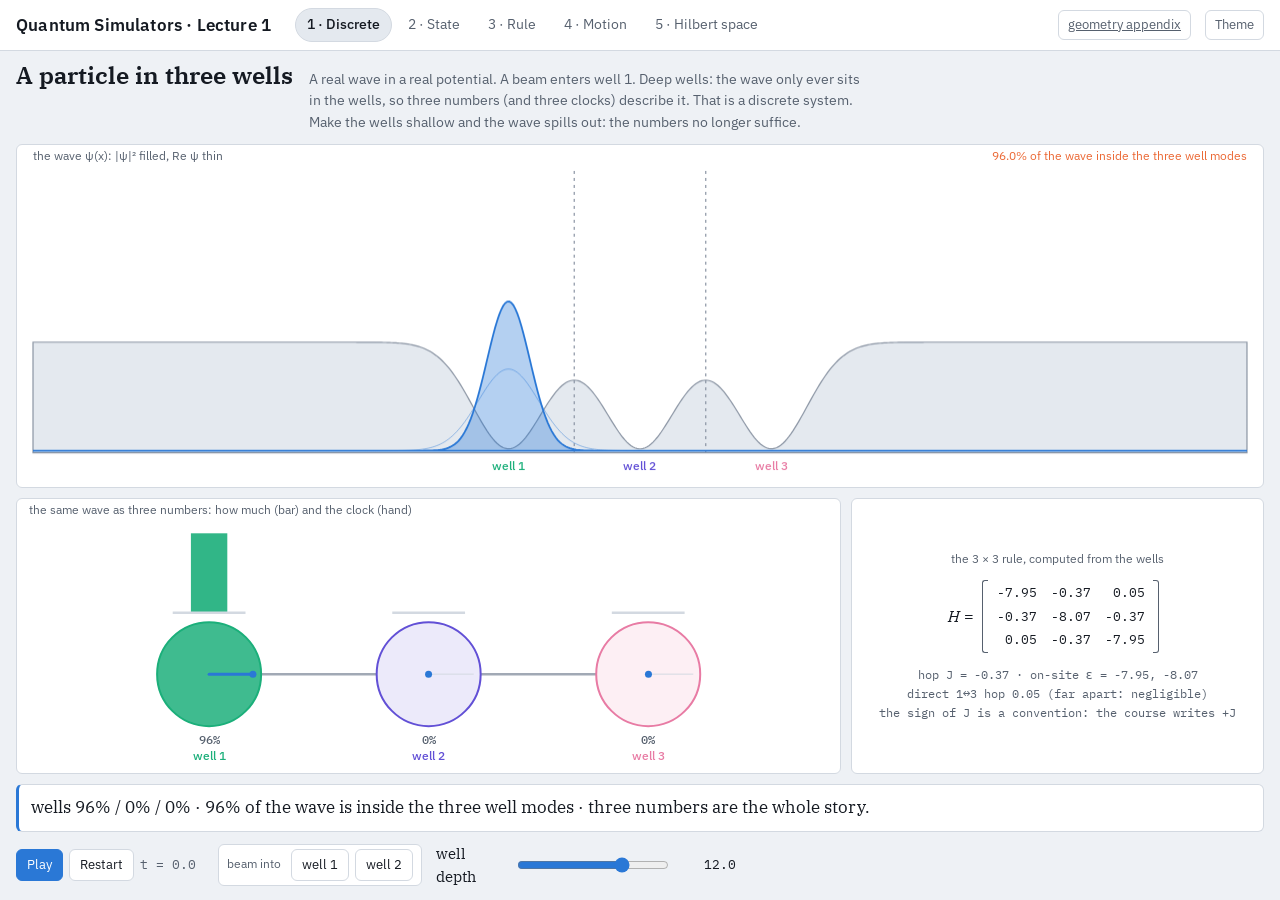
==== app/index.html @ a193bfe8 "Lecture 1 as one instrument in five acts A particle in three wells, shown as the real wave on a grid" ====
<!doctype html>
<html lang="en">
<head>
<meta charset="utf-8">
<meta name="viewport" content="width=device-width, initial-scale=1, viewport-fit=cover">
<title>Quantum Simulators Lecture 1</title>
<meta name="description" content="Lecture 1 of the Quantum Simulators course as one instrument: a particle in three wells becomes three numbers, a state, a rule, motion, eigenstates and Hilbert space.">
<link rel="preconnect" href="https://fonts.googleapis.com">
<link rel="preconnect" href="https://fonts.gstatic.com" crossorigin>
<link rel="stylesheet" href="https://fonts.googleapis.com/css2?family=IBM+Plex+Sans:wght@400;500;600&family=IBM+Plex+Serif:ital,wght@0,400;0,600;1,400;1,600&family=IBM+Plex+Mono:wght@400;500&display=swap">
<link rel="stylesheet" href="css/style.css">
</head>
<body>
<div class="app lect">
  <header class="top">
    <h1>Quantum Simulators · Lecture 1</h1>
    <nav class="acts" id="acts" aria-label="Acts"></nav>
    <span class="spacer"></span>
    <a class="theme-btn" href="chapters.html" title="The Hilbert-space geometry chapters">geometry appendix</a>
    <button class="theme-btn" id="theme-btn" type="button" title="Switch between light and dark">Theme</button>
  </header>
  <main class="lect-main">
    <div class="lect-head"><h2 id="heading"></h2><p id="lead"></p></div>
    <div class="stage-grid" id="stage" data-act="discrete">
      <div class="pane" id="pane-cont"><canvas></canvas></div>
      <div class="pane" id="pane-chain"><canvas></canvas></div>
      <div class="pane" id="pane-modes"><canvas></canvas></div>
      <div class="pane" id="pane-trace"><canvas></canvas></div>
      <div class="pane pane-matrix" id="pane-matrix"></div>
      <div class="pane pane-3d" id="pane-3d" hidden></div>
    </div>
    <div class="caption" id="caption"></div>
    <div class="controls-bar" id="controls"></div>
  </main>
</div>
<script type="module" src="js/lecture1/main.js"></script>
</body>
</html>
---- app/css/style.css ----
/* Layout: fixed header; chapter rail on the left; stage (3D or plots) beside a reading panel with controls; stacks on phones. */
:root {
  --bg: #eef1f5;
  --surface: #ffffff;
  --surface-2: #e4e9ef;
  --fg: #151a22;
  --fg-2: #56606e;
  --line: #d3d9e1;
  --grid: #e6eaef;
  --accent: #2a78d6;
  --psi: #2a78d6;
  --hpsi: #eb6834;
  --v1: #1baf7a;
  --v2: #6250d6;
  --v3: #e87ba4;
  --axis: #8a94a3;
  --pos: #e34948;
  --neg: #2a78d6;
  --neutral: #eceef1;
  --font-ui: 'IBM Plex Sans', system-ui, -apple-system, 'Segoe UI', sans-serif;
  --font-math: 'IBM Plex Serif', Georgia, 'Times New Roman', serif;
  --font-mono: 'IBM Plex Mono', ui-monospace, SFMono-Regular, Menlo, monospace;
  --radius: 6px;
}
@media (prefers-color-scheme: dark) {
  :root:not([data-theme="light"]) {
    --bg: #0e1218; --surface: #161b23; --surface-2: #212833; --fg: #e6eaf0; --fg-2: #9aa5b4; --line: #2b333f; --grid: #222a35;
    --accent: #3987e5; --psi: #3987e5; --hpsi: #e8702f; --v1: #22b985; --v2: #9085e9; --v3: #e46a9a; --axis: #76818f;
    --pos: #e66767; --neg: #3987e5; --neutral: #2a313c;
    color-scheme: dark;
  }
}
:root[data-theme="dark"] {
  --bg: #0e1218; --surface: #161b23; --surface-2: #212833; --fg: #e6eaf0; --fg-2: #9aa5b4; --line: #2b333f; --grid: #222a35;
  --accent: #3987e5; --psi: #3987e5; --hpsi: #e8702f; --v1: #22b985; --v2: #9085e9; --v3: #e46a9a; --axis: #76818f;
  --pos: #e66767; --neg: #3987e5; --neutral: #2a313c;
  color-scheme: dark;
}
* { box-sizing: border-box; }
[hidden] { display: none !important; }
html, body { height: 100%; }
body { margin: 0; background: var(--bg); color: var(--fg); font-family: var(--font-ui); font-size: 15px; line-height: 1.55; -webkit-text-size-adjust: 100%; }
button, input, output { font: inherit; color: inherit; }
a { color: var(--accent); }
:focus-visible { outline: 2px solid var(--accent); outline-offset: 2px; }

.app { display: grid; grid-template-rows: auto minmax(0, 1fr); grid-template-columns: minmax(0, 1fr); height: 100%; }
.top { display: flex; align-items: center; gap: 14px; padding-block: 8px; padding-left: max(16px, env(safe-area-inset-left, 0px)); padding-right: max(16px, env(safe-area-inset-right, 0px)); background: var(--surface); border-bottom: 1px solid var(--line); }
.top h1 { font: 600 17px/1.2 var(--font-ui); margin: 0; letter-spacing: 0.01em; }
.top .sub { color: var(--fg-2); font-size: 13px; }
.top .spacer { flex: 1; }
.layout { display: grid; grid-template-columns: 236px minmax(0, 1fr); min-height: 0; }
.rail { border-right: 1px solid var(--line); overflow: auto; padding: 12px 10px; background: var(--surface); }
.rail .eyebrow { font-size: 11px; letter-spacing: 0.08em; text-transform: uppercase; color: var(--fg-2); padding: 4px 10px 8px; }
.rail a.chap { display: grid; grid-template-columns: 1.6em 1fr; gap: 6px; align-items: baseline; padding: 7px 10px; border-radius: var(--radius); color: var(--fg-2); text-decoration: none; font-size: 14px; }
.rail a.chap .num { font-family: var(--font-mono); font-size: 12px; }
.rail a.chap:hover { background: var(--surface-2); color: var(--fg); }
.rail a.chap.active { background: var(--surface-2); color: var(--fg); font-weight: 500; }
.content { display: grid; grid-template-columns: minmax(0, 1.6fr) minmax(300px, 0.6fr); min-height: 0; }
.stage { position: relative; min-height: 0; background: var(--surface); overflow: hidden; }
.view3d { position: absolute; inset: 0; touch-action: none; }
.view3d canvas.gl { position: absolute; inset: 0; width: 100%; height: 100%; display: block; }
.labels { position: absolute; inset: 0; pointer-events: none; overflow: hidden; }
.lbl { position: absolute; left: 0; top: 0; font-family: var(--font-math); font-size: 16px; color: var(--fg); white-space: nowrap; text-shadow: 0 0 4px var(--surface), 0 0 4px var(--surface); }
.lbl.lbl-axis { color: var(--fg-2); }
.lbl.lbl-psi { color: var(--psi); font-weight: 600; }
.lbl.lbl-hpsi { color: var(--hpsi); font-weight: 600; }
.lbl.lbl-v1 { color: var(--v1); } .lbl.lbl-v2 { color: var(--v2); } .lbl.lbl-v3 { color: var(--v3); }
.lbl.lbl-small { font-size: 13px; }
.lbl.lbl-site { font-size: 15px; font-weight: 600; }
.lbl.lbl-site1 { color: var(--v1); } .lbl.lbl-site2 { color: var(--v2); } .lbl.lbl-site3 { color: var(--v3); }
.lbl .lbl-sub { font-weight: 400; font-size: 13px; color: var(--fg-2); }
/* HUD overlays inside the stage */
.hud { position: absolute; inset: 0; pointer-events: none; }
.hud-eq { position: absolute; left: 14px; top: 12px; font-family: var(--font-math); font-size: 19px; background: color-mix(in srgb, var(--surface) 82%, transparent); padding: 4px 10px; border-radius: var(--radius); max-width: calc(100% - 28px); }
.hud-eq:empty { display: none; }
.hud-eq2 { top: 46px; }
.hud-mat { position: absolute; left: 14px; top: 84px; background: color-mix(in srgb, var(--surface) 82%, transparent); padding: 4px 10px; border-radius: var(--radius); }
.hud-chain .hop { fill: none; stroke: var(--hpsi); }
.hud-chain .hop-head { fill: var(--hpsi); }
.hud-chain .hop-self { fill: none; stroke: var(--hpsi); stroke-width: 2; stroke-dasharray: 4 3; }
.hud-chain .hop-label { font: 11px var(--font-mono); fill: var(--hpsi); }
.hud-chain .dial-ref { stroke: var(--line); stroke-width: 1; }
.hud-chain .hand { stroke: var(--psi); stroke-width: 2.5; stroke-linecap: round; }
.hud-chain .hand-tip { fill: var(--psi); }
.hud-chain .part { stroke-width: 2; stroke-linecap: round; opacity: 0.9; }
.hud-chain .part-tip { opacity: 0.9; }
.hud-chain .hand-sum { stroke: var(--hpsi); stroke-width: 3; stroke-linecap: round; }
.hud-chain .hand-sum-tip { fill: var(--hpsi); }
.hud-dim { color: var(--fg-2); font-size: 15px; margin-left: 10px; }
.hud-chain { position: absolute; left: 50%; bottom: 14px; transform: translateX(-50%); width: min(340px, 80%); height: 140px; pointer-events: auto; }
.hud-chain .bond { stroke: var(--axis); stroke-width: 3; }
.hud-chain .site-bg { fill: var(--surface); }
.hud-chain .site-ring { fill: none; stroke-width: 2; }
.hud-chain .site-name { font: 600 14px var(--font-mono); fill: var(--fg); pointer-events: none; }
.hud-chain .site-p { font: 12px var(--font-mono); fill: var(--fg-2); }
/* step strip (guided chapters) */
.steps { display: flex; gap: 6px; margin: 2px 0 12px; }
.steps .dot { width: 26px; height: 6px; border-radius: 3px; background: var(--line); cursor: pointer; }
.steps .dot.done { background: var(--fg-2); }
.steps .dot.on { background: var(--accent); }
.step-title { font: 600 20px/1.25 var(--font-math); margin: 0 0 8px; }
.step-num { font: 500 12px var(--font-mono); color: var(--fg-2); margin-right: 6px; vertical-align: middle; }
.step-text { color: var(--fg-2); font-size: 14px; }
.caption { font-family: var(--font-math); font-size: 17px; line-height: 1.5; background: var(--surface); border: 1px solid var(--line); border-left: 3px solid var(--accent); border-radius: var(--radius); padding: 10px 12px; margin: 10px 0 4px; min-height: 2.6em; }
.step-nav { justify-content: space-between; margin-top: 18px; }
.step-nav .btn { text-decoration: none; }
.step-end { font-size: 13px; color: var(--fg-2); align-self: center; }
.stage .hint { position: absolute; left: 12px; bottom: 10px; font-size: 12px; color: var(--fg-2); pointer-events: none; }
.plot-tip { position: absolute; background: var(--fg); color: var(--surface); font: 12px var(--font-mono); padding: 4px 7px; border-radius: 4px; pointer-events: none; white-space: nowrap; z-index: 3; }

.panel { overflow: auto; padding: 18px 22px 28px; border-left: 1px solid var(--line); min-width: 0; background: var(--bg); }
.panel h2 { font: 600 22px/1.25 var(--font-math); margin: 0 0 10px; text-wrap: balance; }
.panel p { margin: 0 0 10px; max-width: 62ch; }
.widget { display: block; width: 100%; height: 170px; background: var(--surface); border: 1px solid var(--line); border-radius: var(--radius); }
.widget.clocks { height: 132px; }
.widget-row { display: grid; grid-template-columns: 1fr; gap: 8px; margin: 8px 0; }
.widget-label { font-size: 12px; color: var(--fg-2); margin: 2px 0 4px; }

.controls { display: grid; gap: 8px; margin-top: 14px; }
.ctl { font-size: 14px; }
.ctl-slider { display: grid; grid-template-columns: 5.2em minmax(0, 1fr) 4.2em; align-items: center; gap: 8px; }
.ctl-slider label { font-family: var(--font-math); font-size: 15px; }
.ctl-slider output { font-family: var(--font-mono); font-size: 13px; text-align: right; font-variant-numeric: tabular-nums; }
input[type=range] { width: 100%; accent-color: var(--accent); margin: 0; }
.ctl-toggle { display: flex; align-items: center; gap: 8px; cursor: pointer; }
.ctl-toggle input { accent-color: var(--accent); width: 16px; height: 16px; margin: 0; }
.row { display: flex; flex-wrap: wrap; gap: 6px; align-items: center; }
.btn { background: var(--surface); border: 1px solid var(--line); border-radius: var(--radius); padding: 5px 10px; font-size: 13px; cursor: pointer; color: var(--fg); font-family: var(--font-ui); }
.btn:hover { border-color: var(--fg-2); }
.btn.primary { background: var(--accent); border-color: var(--accent); color: #fff; }
.btn.math { font-family: var(--font-math); font-size: 15px; }
.btn:disabled { opacity: 0.5; cursor: default; }
.mat { display: inline-grid; grid-template-columns: auto auto auto auto; align-items: center; gap: 2px; font-family: var(--font-mono); font-size: 13px; vertical-align: middle; margin: 4px 8px 4px 0; }
.mat-label { font-family: var(--font-math); font-size: 16px; margin-right: 6px; }
.mat-grid { display: grid; gap: 1px 10px; padding: 2px 4px; }
.mat-cell { text-align: right; font-variant-numeric: tabular-nums; min-width: 3.4em; padding: 1px 2px; border-radius: 3px; }
.mat-cell.hi { background: color-mix(in srgb, var(--hpsi) 22%, transparent); }
.mat-br { width: 6px; align-self: stretch; border: 1.5px solid var(--fg-2); border-right: 0; border-radius: 3px 0 0 3px; }
.mat-br-r { border: 1.5px solid var(--fg-2); border-left: 0; border-radius: 0 3px 3px 0; }
.theme-btn { background: transparent; border: 1px solid var(--line); border-radius: var(--radius); padding: 4px 9px; cursor: pointer; font-size: 13px; color: var(--fg-2); }
.theme-btn:hover { color: var(--fg); }

@media (max-width: 980px) {
  .layout { grid-template-columns: 1fr; grid-template-rows: auto minmax(0, 1fr); }
  .rail { display: flex; gap: 4px; overflow-x: auto; padding: 8px max(16px, env(safe-area-inset-right, 0px)) 8px max(16px, env(safe-area-inset-left, 0px)); border-right: 0; border-bottom: 1px solid var(--line); }
  .rail .eyebrow { display: none; }
  .rail a.chap { white-space: nowrap; grid-template-columns: auto auto; padding: 5px 9px; font-size: 13px; }
  .content { grid-template-columns: 1fr; grid-template-rows: minmax(300px, 46vh) minmax(0, 1fr); }
  .hud-eq { font-size: 15px; left: 10px; top: 8px; padding: 3px 8px; }
  .hud-chain { height: 110px; bottom: 6px; }
  .hud-eq2 { top: 34px; } .hud-mat { display: none; } .stage .hint { display: none; }
  .panel { border-left: 0; border-top: 1px solid var(--line); padding: 14px max(16px, env(safe-area-inset-right, 0px)) 24px max(16px, env(safe-area-inset-left, 0px)); }
  .stage .hint { left: max(16px, env(safe-area-inset-left, 0px)); }
}
@media (prefers-reduced-motion: reduce) { * { transition: none !important; } }

/* ---------- Lecture 1: one instrument, five acts ---------- */
.lect .top h1 { white-space: nowrap; }
.acts { display: flex; gap: 4px; margin-left: 10px; overflow-x: auto; min-width: 0; flex: 0 1 auto; }
.acts a { text-decoration: none; color: var(--fg-2); padding: 5px 11px; border-radius: 999px; font-size: 14px; white-space: nowrap; border: 1px solid transparent; }
.acts a:hover { color: var(--fg); background: var(--surface-2); }
.acts a.active { color: var(--fg); background: var(--surface-2); border-color: var(--line); font-weight: 500; }
.lect-main { display: grid; grid-template-rows: auto minmax(0, 1fr) auto auto; gap: 10px; min-height: 0; padding-block: 10px 12px; padding-left: max(16px, env(safe-area-inset-left, 0px)); padding-right: max(16px, env(safe-area-inset-right, 0px)); }
.lect-head { display: flex; align-items: baseline; gap: 16px; flex-wrap: wrap; }
.lect-head h2 { font: 600 24px/1.2 var(--font-math); margin: 0; }
.lect-head p { margin: 0; color: var(--fg-2); font-size: 14px; max-width: 70ch; }
.stage-grid { display: grid; gap: 10px; min-height: 0; }
.stage-grid[data-act="discrete"] { grid-template-columns: minmax(0, 2fr) minmax(220px, 1fr); grid-template-rows: minmax(0, 1.25fr) minmax(0, 1fr); grid-template-areas: "cont cont" "chain matrix"; }
.stage-grid[data-act="state"] { grid-template-columns: 1fr; grid-template-areas: "chain"; }
.stage-grid[data-act="rule"] { grid-template-columns: minmax(0, 2.2fr) minmax(220px, 1fr); grid-template-areas: "chain matrix"; }
.stage-grid[data-act="motion"] { grid-template-columns: minmax(0, 1.4fr) minmax(260px, 1fr); grid-template-rows: minmax(0, 1.35fr) minmax(0, 0.65fr); grid-template-areas: "chain modes" "trace trace"; }
.stage-grid[data-act="hilbert"] { grid-template-columns: minmax(0, 1fr) minmax(260px, 1fr); grid-template-areas: "chain modes"; }
.stage-grid[data-act="hilbert"][data-inset="1"] { grid-template-rows: minmax(0, 1fr) minmax(0, 1fr); grid-template-areas: "chain modes" "chain d3"; }
#pane-cont { grid-area: cont; } #pane-chain { grid-area: chain; } #pane-modes { grid-area: modes; } #pane-trace { grid-area: trace; } #pane-matrix { grid-area: matrix; } #pane-3d { grid-area: d3; }
.pane { position: relative; min-height: 0; background: var(--surface); border: 1px solid var(--line); border-radius: var(--radius); overflow: hidden; }
.pane canvas { position: absolute; inset: 0; width: 100%; height: 100%; display: block; }
.pane-matrix { display: flex; flex-direction: column; justify-content: center; align-items: center; gap: 8px; padding: 10px; text-align: center; }
.pane-matrix .mat-title { font-size: 12px; color: var(--fg-2); }
.pane-matrix .mat-note { font-size: 12px; color: var(--fg-2); font-family: var(--font-mono); line-height: 1.6; }
.pane-3d { min-height: 220px; }
.lect .caption { margin: 0; min-height: 2.4em; }
.controls-bar { display: flex; flex-wrap: wrap; gap: 8px 14px; align-items: center; }
.controls-bar .ctl-slider { min-width: 240px; flex: 0 1 300px; }
.controls-bar .group { display: flex; flex-wrap: wrap; gap: 6px; align-items: center; padding: 4px 8px; border: 1px solid var(--line); border-radius: var(--radius); background: var(--surface); }
.controls-bar .group-label { font-size: 12px; color: var(--fg-2); margin-right: 4px; }
.controls-bar .time { font-family: var(--font-mono); font-size: 13px; color: var(--fg-2); min-width: 8ch; }
@media (max-width: 980px) {
  .lect .top { flex-wrap: wrap; }
  .acts { order: 3; flex-basis: 100%; margin-left: 0; }
  .lect-main { grid-template-rows: auto auto auto auto; overflow: auto; }
  .stage-grid { height: auto; }
  .stage-grid[data-act], .stage-grid[data-act][data-inset] { grid-template-columns: minmax(0, 1fr); grid-template-areas: none; grid-template-rows: none; }
  .pane { min-height: 220px; }
  #pane-cont, #pane-chain, #pane-modes, #pane-trace, #pane-matrix { grid-area: auto; }
  #pane-3d { grid-area: auto; height: 260px; }
}
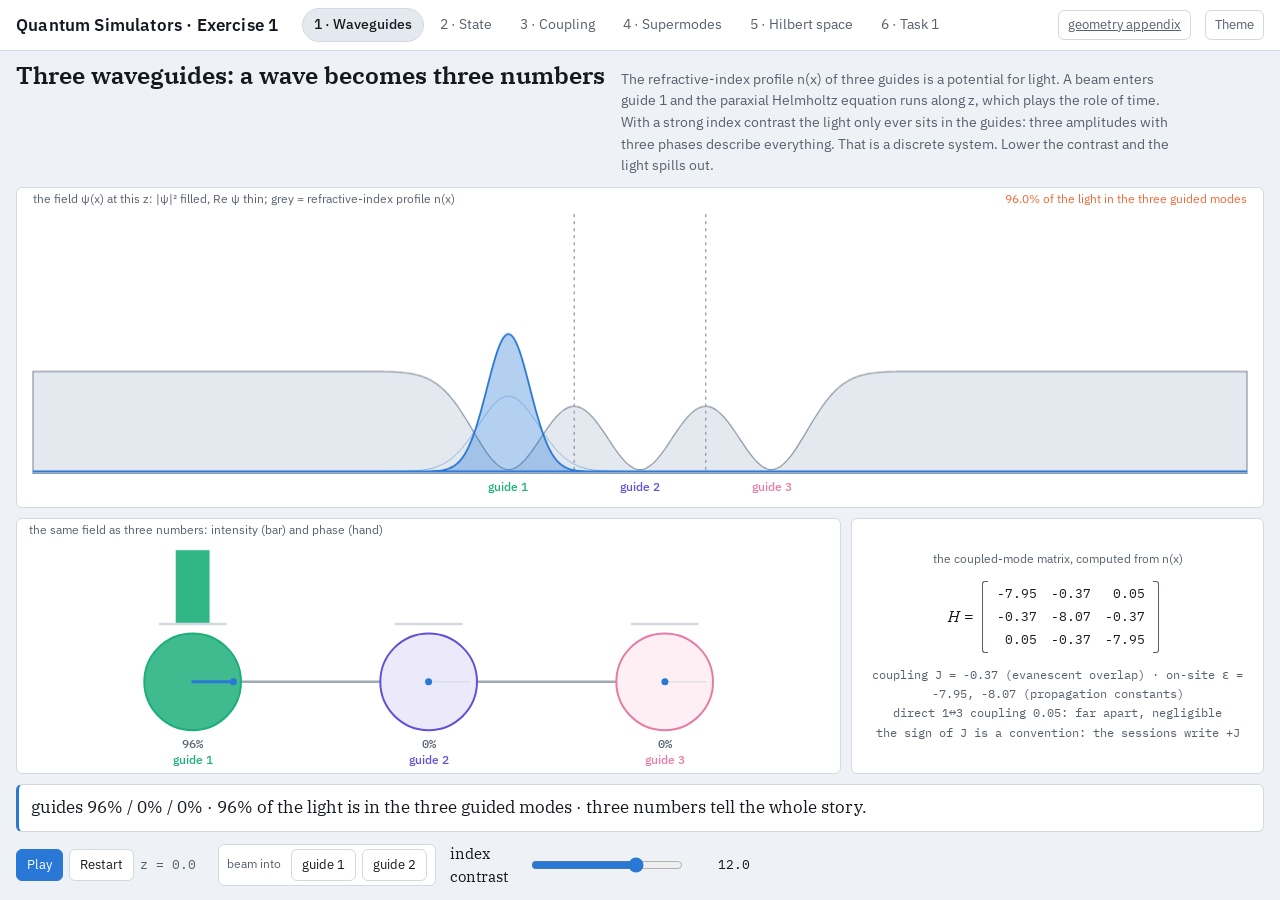
==== commit b0be5d2d: "Exercise 1: waveguide language and Task 1 Rebuild the first page as Ü1 in the vocabulary of the lect" ====
--- a/app/index.html
+++ b/app/index.html
@@ -3,8 +3,8 @@
 <head>
 <meta charset="utf-8">
 <meta name="viewport" content="width=device-width, initial-scale=1, viewport-fit=cover">
-<title>Quantum Simulators Lecture 1</title>
-<meta name="description" content="Lecture 1 of the Quantum Simulators course as one instrument: a particle in three wells becomes three numbers, a state, a rule, motion, eigenstates and Hilbert space.">
+<title>Quantum Simulators Exercise 1</title>
+<meta name="description" content="Exercise 1 of the Quantum Simulators course as one instrument: three waveguides become three numbers, a state, coupling, supermodes, Hilbert space, and the twenty-guide chain of Task 1.">
 <link rel="preconnect" href="https://fonts.googleapis.com">
 <link rel="preconnect" href="https://fonts.gstatic.com" crossorigin>
 <link rel="stylesheet" href="https://fonts.googleapis.com/css2?family=IBM+Plex+Sans:wght@400;500;600&family=IBM+Plex+Serif:ital,wght@0,400;0,600;1,400;1,600&family=IBM+Plex+Mono:wght@400;500&display=swap">
@@ -13,7 +13,7 @@
 <body>
 <div class="app lect">
   <header class="top">
-    <h1>Quantum Simulators · Lecture 1</h1>
+    <h1>Quantum Simulators · Exercise 1</h1>
     <nav class="acts" id="acts" aria-label="Acts"></nav>
     <span class="spacer"></span>
     <a class="theme-btn" href="chapters.html" title="The Hilbert-space geometry chapters">geometry appendix</a>
@@ -27,6 +27,9 @@
       <div class="pane" id="pane-modes"><canvas></canvas></div>
       <div class="pane" id="pane-trace"><canvas></canvas></div>
       <div class="pane pane-matrix" id="pane-matrix"></div>
+      <div class="pane" id="pane-eig"><canvas></canvas></div>
+      <div class="pane" id="pane-prop"><canvas></canvas></div>
+      <div class="pane" id="pane-vec"><canvas></canvas></div>
       <div class="pane pane-3d" id="pane-3d" hidden></div>
     </div>
     <div class="caption" id="caption"></div>
--- a/app/css/style.css
+++ b/app/css/style.css
@@ -155,7 +155,7 @@
 }
 @media (prefers-reduced-motion: reduce) { * { transition: none !important; } }
 
-/* ---------- Lecture 1: one instrument, five acts ---------- */
+/* ---------- Exercise 1: one instrument, six acts ---------- */
 .lect .top h1 { white-space: nowrap; }
 .acts { display: flex; gap: 4px; margin-left: 10px; overflow-x: auto; min-width: 0; flex: 0 1 auto; }
 .acts a { text-decoration: none; color: var(--fg-2); padding: 5px 11px; border-radius: 999px; font-size: 14px; white-space: nowrap; border: 1px solid transparent; }
@@ -166,12 +166,14 @@
 .lect-head h2 { font: 600 24px/1.2 var(--font-math); margin: 0; }
 .lect-head p { margin: 0; color: var(--fg-2); font-size: 14px; max-width: 70ch; }
 .stage-grid { display: grid; gap: 10px; min-height: 0; }
-.stage-grid[data-act="discrete"] { grid-template-columns: minmax(0, 2fr) minmax(220px, 1fr); grid-template-rows: minmax(0, 1.25fr) minmax(0, 1fr); grid-template-areas: "cont cont" "chain matrix"; }
+.stage-grid[data-act="guides"] { grid-template-columns: minmax(0, 2fr) minmax(220px, 1fr); grid-template-rows: minmax(0, 1.25fr) minmax(0, 1fr); grid-template-areas: "cont cont" "chain matrix"; }
 .stage-grid[data-act="state"] { grid-template-columns: 1fr; grid-template-areas: "chain"; }
 .stage-grid[data-act="rule"] { grid-template-columns: minmax(0, 2.2fr) minmax(220px, 1fr); grid-template-areas: "chain matrix"; }
 .stage-grid[data-act="motion"] { grid-template-columns: minmax(0, 1.4fr) minmax(260px, 1fr); grid-template-rows: minmax(0, 1.35fr) minmax(0, 0.65fr); grid-template-areas: "chain modes" "trace trace"; }
 .stage-grid[data-act="hilbert"] { grid-template-columns: minmax(0, 1fr) minmax(260px, 1fr); grid-template-areas: "chain modes"; }
 .stage-grid[data-act="hilbert"][data-inset="1"] { grid-template-rows: minmax(0, 1fr) minmax(0, 1fr); grid-template-areas: "chain modes" "chain d3"; }
+.stage-grid[data-act="task1"] { grid-template-columns: minmax(0, 1.2fr) minmax(280px, 1fr); grid-template-rows: minmax(0, 0.9fr) minmax(0, 1.1fr); grid-template-areas: "chain eig" "prop vec"; }
+#pane-eig { grid-area: eig; } #pane-prop { grid-area: prop; } #pane-vec { grid-area: vec; }
 #pane-cont { grid-area: cont; } #pane-chain { grid-area: chain; } #pane-modes { grid-area: modes; } #pane-trace { grid-area: trace; } #pane-matrix { grid-area: matrix; } #pane-3d { grid-area: d3; }
 .pane { position: relative; min-height: 0; background: var(--surface); border: 1px solid var(--line); border-radius: var(--radius); overflow: hidden; }
 .pane canvas { position: absolute; inset: 0; width: 100%; height: 100%; display: block; }
@@ -188,10 +190,11 @@
 @media (max-width: 980px) {
   .lect .top { flex-wrap: wrap; }
   .acts { order: 3; flex-basis: 100%; margin-left: 0; }
-  .lect-main { grid-template-rows: auto auto auto auto; overflow: auto; }
+  .app.lect { height: auto; min-height: 100%; grid-template-rows: auto auto; }
+  .lect-main { grid-template-rows: auto auto auto auto; overflow: visible; }
   .stage-grid { height: auto; }
   .stage-grid[data-act], .stage-grid[data-act][data-inset] { grid-template-columns: minmax(0, 1fr); grid-template-areas: none; grid-template-rows: none; }
   .pane { min-height: 220px; }
-  #pane-cont, #pane-chain, #pane-modes, #pane-trace, #pane-matrix { grid-area: auto; }
+  #pane-cont, #pane-chain, #pane-modes, #pane-trace, #pane-matrix, #pane-eig, #pane-prop, #pane-vec { grid-area: auto; }
   #pane-3d { grid-area: auto; height: 260px; }
 }
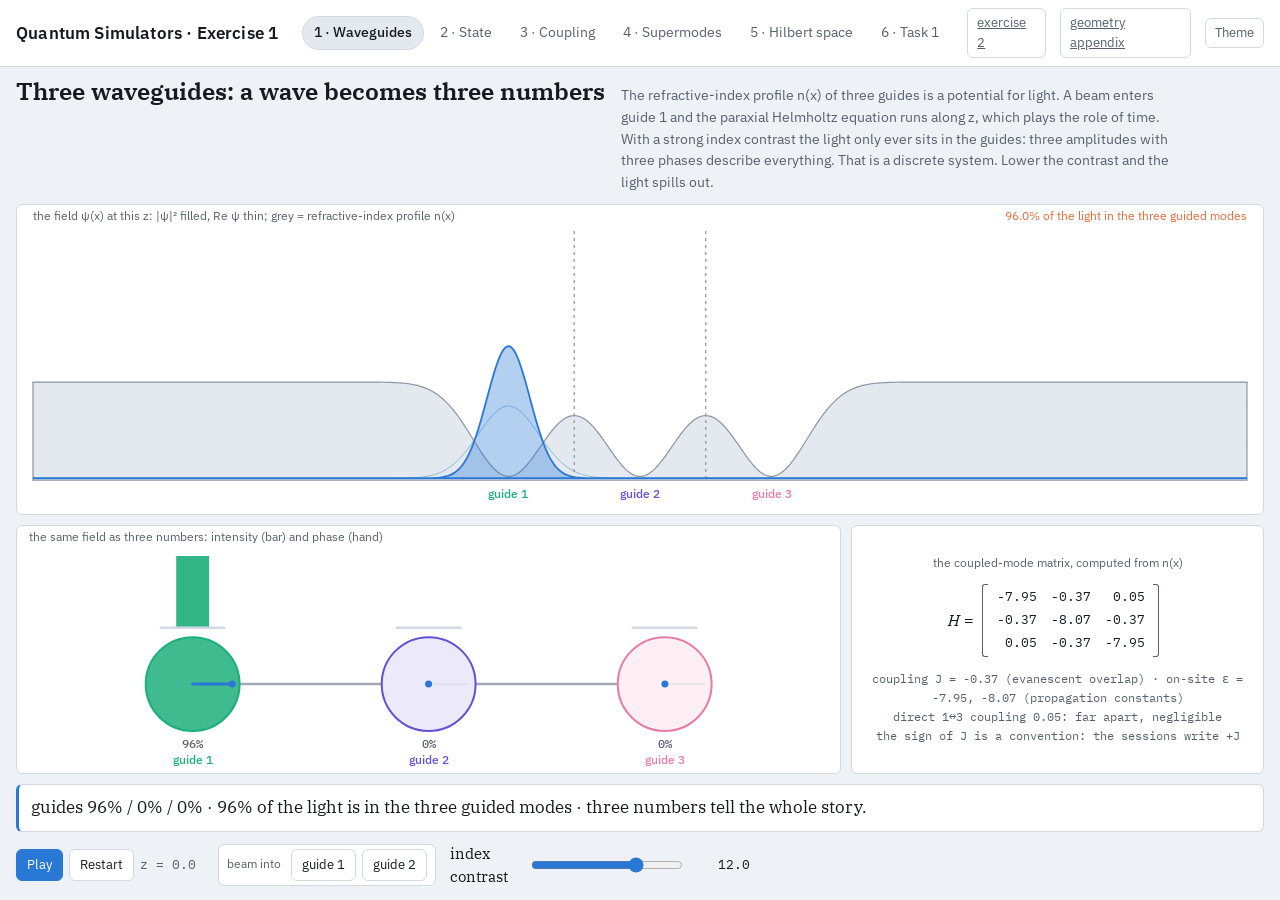
==== commit 5d2c7593: "Exercise 2: stepping (Euler, RK4), the walk and the band E(k), Bloch oscillations, the SSH chain of " ====
--- a/app/index.html
+++ b/app/index.html
@@ -16,6 +16,7 @@
     <h1>Quantum Simulators · Exercise 1</h1>
     <nav class="acts" id="acts" aria-label="Acts"></nav>
     <span class="spacer"></span>
+    <a class="theme-btn" href="exercise2.html" title="Exercise 2: Runge–Kutta, the quantum walk, Bloch oscillations, the SSH chain">exercise 2</a>
     <a class="theme-btn" href="chapters.html" title="The Hilbert-space geometry chapters">geometry appendix</a>
     <button class="theme-btn" id="theme-btn" type="button" title="Switch between light and dark">Theme</button>
   </header>
--- a/app/css/style.css
+++ b/app/css/style.css
@@ -174,6 +174,11 @@
 .stage-grid[data-act="hilbert"][data-inset="1"] { grid-template-rows: minmax(0, 1fr) minmax(0, 1fr); grid-template-areas: "chain modes" "chain d3"; }
 .stage-grid[data-act="task1"] { grid-template-columns: minmax(0, 1.2fr) minmax(280px, 1fr); grid-template-rows: minmax(0, 0.9fr) minmax(0, 1.1fr); grid-template-areas: "chain eig" "prop vec"; }
 #pane-eig { grid-area: eig; } #pane-prop { grid-area: prop; } #pane-vec { grid-area: vec; }
+#pane-norm { grid-area: norm; } #pane-band { grid-area: band; } #pane-state { grid-area: state; }
+/* Exercise 2 */
+.stage-grid[data-act="step"] { grid-template-columns: minmax(0, 1.2fr) minmax(280px, 1fr); grid-template-rows: minmax(0, 0.8fr) minmax(0, 1.2fr); grid-template-areas: "chain chain" "prop norm"; }
+.stage-grid[data-act="walk"], .stage-grid[data-act="bloch"] { grid-template-columns: minmax(0, 1.3fr) minmax(280px, 1fr); grid-template-rows: minmax(0, 0.8fr) minmax(0, 1.2fr); grid-template-areas: "chain band" "prop band"; }
+.stage-grid[data-act="ssh"] { grid-template-columns: minmax(0, 1fr) minmax(0, 1fr); grid-template-rows: minmax(0, 1fr) minmax(0, 1fr); grid-template-areas: "eig vec" "state chain"; }
 #pane-cont { grid-area: cont; } #pane-chain { grid-area: chain; } #pane-modes { grid-area: modes; } #pane-trace { grid-area: trace; } #pane-matrix { grid-area: matrix; } #pane-3d { grid-area: d3; }
 .pane { position: relative; min-height: 0; background: var(--surface); border: 1px solid var(--line); border-radius: var(--radius); overflow: hidden; }
 .pane canvas { position: absolute; inset: 0; width: 100%; height: 100%; display: block; }
@@ -195,6 +200,7 @@
   .stage-grid { height: auto; }
   .stage-grid[data-act], .stage-grid[data-act][data-inset] { grid-template-columns: minmax(0, 1fr); grid-template-areas: none; grid-template-rows: none; }
   .pane { min-height: 220px; }
-  #pane-cont, #pane-chain, #pane-modes, #pane-trace, #pane-matrix, #pane-eig, #pane-prop, #pane-vec { grid-area: auto; }
+  #pane-cont, #pane-chain, #pane-modes, #pane-trace, #pane-matrix, #pane-eig, #pane-prop, #pane-vec, #pane-norm, #pane-band, #pane-state { grid-area: auto; }
   #pane-3d { grid-area: auto; height: 260px; }
-}
+  .stage-grid[data-act="ssh"] #pane-chain { order: 9; }
+}
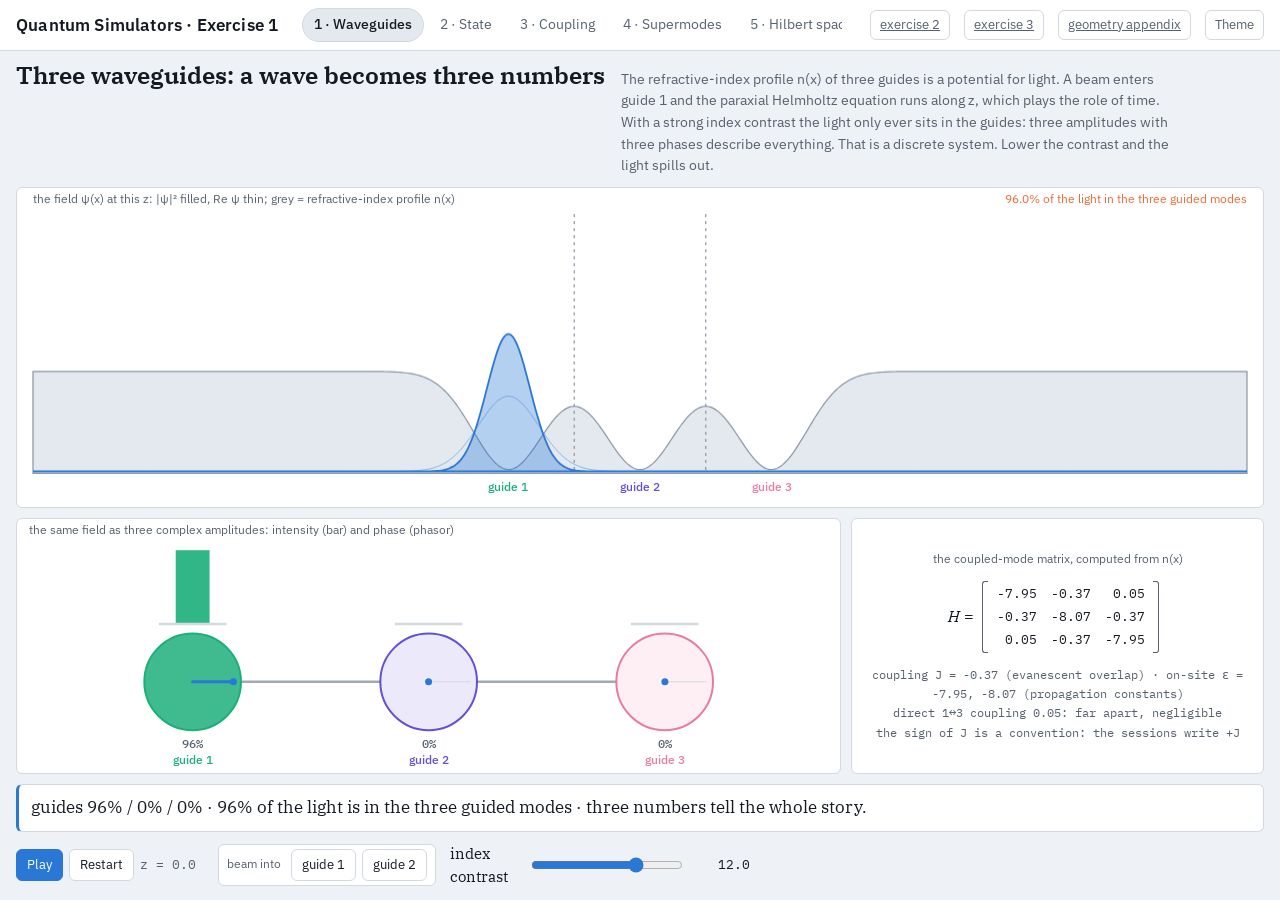
==== commit 61aa43fa: "Exercise 3: the SSH chain in k-space and its Zak phase New page app/exercise3.html with five acts: t" ====
--- a/app/index.html
+++ b/app/index.html
@@ -4,7 +4,7 @@
 <meta charset="utf-8">
 <meta name="viewport" content="width=device-width, initial-scale=1, viewport-fit=cover">
 <title>Quantum Simulators Exercise 1</title>
-<meta name="description" content="Exercise 1 of the Quantum Simulators course as one instrument: three waveguides become three numbers, a state, coupling, supermodes, Hilbert space, and the twenty-guide chain of Task 1.">
+<meta name="description" content="Exercise 1 of the Quantum Simulators course as one instrument: three waveguides become three numbers, a state, coupling, supermodes, Hilbert space, and the twenty-guide chain of task 0.">
 <link rel="preconnect" href="https://fonts.googleapis.com">
 <link rel="preconnect" href="https://fonts.gstatic.com" crossorigin>
 <link rel="stylesheet" href="https://fonts.googleapis.com/css2?family=IBM+Plex+Sans:wght@400;500;600&family=IBM+Plex+Serif:ital,wght@0,400;0,600;1,400;1,600&family=IBM+Plex+Mono:wght@400;500&display=swap">
@@ -17,6 +17,7 @@
     <nav class="acts" id="acts" aria-label="Acts"></nav>
     <span class="spacer"></span>
     <a class="theme-btn" href="exercise2.html" title="Exercise 2: Runge–Kutta, the quantum walk, Bloch oscillations, the SSH chain">exercise 2</a>
+    <a class="theme-btn" href="exercise3.html" title="Exercise 3: k-space, the Zak phase, the on-site potential">exercise 3</a>
     <a class="theme-btn" href="chapters.html" title="The Hilbert-space geometry chapters">geometry appendix</a>
     <button class="theme-btn" id="theme-btn" type="button" title="Switch between light and dark">Theme</button>
   </header>
@@ -30,7 +31,8 @@
       <div class="pane pane-matrix" id="pane-matrix"></div>
       <div class="pane" id="pane-eig"><canvas></canvas></div>
       <div class="pane" id="pane-prop"><canvas></canvas></div>
-      <div class="pane" id="pane-vec"><canvas></canvas></div>
+      <div class="pane" id="pane-vec"><canvas class="top"></canvas><canvas class="bottom"></canvas></div>
+      <div class="pane" id="pane-far"><canvas></canvas></div>
       <div class="pane pane-3d" id="pane-3d" hidden></div>
     </div>
     <div class="caption" id="caption"></div>
--- a/app/css/style.css
+++ b/app/css/style.css
@@ -138,7 +138,7 @@
 .mat-cell.hi { background: color-mix(in srgb, var(--hpsi) 22%, transparent); }
 .mat-br { width: 6px; align-self: stretch; border: 1.5px solid var(--fg-2); border-right: 0; border-radius: 3px 0 0 3px; }
 .mat-br-r { border: 1.5px solid var(--fg-2); border-left: 0; border-radius: 0 3px 3px 0; }
-.theme-btn { background: transparent; border: 1px solid var(--line); border-radius: var(--radius); padding: 4px 9px; cursor: pointer; font-size: 13px; color: var(--fg-2); }
+.theme-btn { background: transparent; border: 1px solid var(--line); border-radius: var(--radius); padding: 4px 9px; cursor: pointer; font-size: 13px; color: var(--fg-2); white-space: nowrap; }
 .theme-btn:hover { color: var(--fg); }
 
 @media (max-width: 980px) {
@@ -167,21 +167,41 @@
 .lect-head p { margin: 0; color: var(--fg-2); font-size: 14px; max-width: 70ch; }
 .stage-grid { display: grid; gap: 10px; min-height: 0; }
 .stage-grid[data-act="guides"] { grid-template-columns: minmax(0, 2fr) minmax(220px, 1fr); grid-template-rows: minmax(0, 1.25fr) minmax(0, 1fr); grid-template-areas: "cont cont" "chain matrix"; }
-.stage-grid[data-act="state"] { grid-template-columns: 1fr; grid-template-areas: "chain"; }
+.stage-grid[data-act="state"] { grid-template-columns: minmax(0, 1.2fr) minmax(280px, 1fr); grid-template-areas: "chain far"; }
 .stage-grid[data-act="rule"] { grid-template-columns: minmax(0, 2.2fr) minmax(220px, 1fr); grid-template-areas: "chain matrix"; }
-.stage-grid[data-act="motion"] { grid-template-columns: minmax(0, 1.4fr) minmax(260px, 1fr); grid-template-rows: minmax(0, 1.35fr) minmax(0, 0.65fr); grid-template-areas: "chain modes" "trace trace"; }
+.stage-grid[data-act="motion"] { grid-template-columns: minmax(0, 1.4fr) minmax(260px, 1fr); grid-template-rows: minmax(0, 1.25fr) minmax(0, 0.75fr); grid-template-areas: "chain modes" "trace far"; }
 .stage-grid[data-act="hilbert"] { grid-template-columns: minmax(0, 1fr) minmax(260px, 1fr); grid-template-areas: "chain modes"; }
 .stage-grid[data-act="hilbert"][data-inset="1"] { grid-template-rows: minmax(0, 1fr) minmax(0, 1fr); grid-template-areas: "chain modes" "chain d3"; }
-.stage-grid[data-act="task1"] { grid-template-columns: minmax(0, 1.2fr) minmax(280px, 1fr); grid-template-rows: minmax(0, 0.9fr) minmax(0, 1.1fr); grid-template-areas: "chain eig" "prop vec"; }
+.stage-grid[data-act="task1"] { grid-template-columns: minmax(0, 1fr) minmax(0, 1fr) minmax(220px, 0.8fr); grid-template-rows: minmax(0, 0.85fr) minmax(0, 1.15fr); grid-template-areas: "chain chain eig" "prop vec far"; }
 #pane-eig { grid-area: eig; } #pane-prop { grid-area: prop; } #pane-vec { grid-area: vec; }
-#pane-norm { grid-area: norm; } #pane-band { grid-area: band; } #pane-state { grid-area: state; }
+#pane-norm { grid-area: norm; } #pane-band { grid-area: band; } #pane-state { grid-area: state; } #pane-far { grid-area: far; } #pane-dial { grid-area: dial; } #pane-rk { grid-area: rk; }
+.pane-text { padding: 10px 14px; overflow: auto; font-family: var(--font-mono); font-size: 12.5px; line-height: 1.7; color: var(--fg); }
+.pane-text .t { color: var(--fg-2); font-family: var(--font-ui); font-size: 12px; margin-bottom: 4px; }
+.pane-text .k1 { color: var(--v1); } .pane-text .k2 { color: var(--v2); } .pane-text .k3 { color: var(--v3); } .pane-text .k4 { color: var(--hpsi); } .pane-text .st { color: var(--psi); font-weight: 500; }
+.pane-text .rk-step { display: block; margin: 5px 0; padding: 4px 10px; border-left: 3px solid currentColor; border-radius: 4px; opacity: 0.55; }
+.pane-text .rk-step.now { opacity: 1; background: var(--surface-2); }
+.pane-text .rk-step.done { opacity: 0.85; }
+.pane-text .rk-step code { display: block; font-family: var(--font-mono); white-space: pre-wrap; }
+.pane-text .rk-step .note { display: block; font-family: var(--font-ui); font-size: 12px; color: var(--fg-2); }
+.pane-text .why { margin-top: 10px; font-size: 13px; color: var(--fg); line-height: 1.5; }
 /* Exercise 2 */
+.stage-grid[data-act="rk"] { grid-template-columns: minmax(0, 1.15fr) minmax(320px, 1fr); grid-template-areas: "dial rk"; }
 .stage-grid[data-act="step"] { grid-template-columns: minmax(0, 1.2fr) minmax(280px, 1fr); grid-template-rows: minmax(0, 0.8fr) minmax(0, 1.2fr); grid-template-areas: "chain chain" "prop norm"; }
 .stage-grid[data-act="walk"], .stage-grid[data-act="bloch"] { grid-template-columns: minmax(0, 1.3fr) minmax(280px, 1fr); grid-template-rows: minmax(0, 0.8fr) minmax(0, 1.2fr); grid-template-areas: "chain band" "prop band"; }
-.stage-grid[data-act="ssh"] { grid-template-columns: minmax(0, 1fr) minmax(0, 1fr); grid-template-rows: minmax(0, 1fr) minmax(0, 1fr); grid-template-areas: "eig vec" "state chain"; }
+.stage-grid[data-act="ssh"] { grid-template-columns: minmax(0, 1fr) minmax(0, 1fr); grid-template-rows: minmax(170px, 0.9fr) minmax(0, 1fr) minmax(0, 1fr); grid-template-areas: "sketch sketch" "eig vec" "state chain"; }
+#pane-sketch { grid-area: sketch; }
+/* Exercise 3 */
+.stage-grid[data-act="kspace"] { grid-template-columns: minmax(0, 1.15fr) minmax(300px, 1fr); grid-template-rows: minmax(170px, 0.5fr) minmax(0, 1.5fr); grid-template-areas: "cell band" "eqs band"; }
+.stage-grid[data-act="circle"] { grid-template-columns: minmax(0, 1.2fr) minmax(300px, 1fr); grid-template-rows: minmax(0, 1fr) minmax(0, 1fr); grid-template-areas: "plane band" "plane phi"; }
+.stage-grid[data-act="zak"] { grid-template-columns: minmax(0, 1fr) minmax(340px, 1.05fr); grid-template-rows: minmax(0, 1.15fr) minmax(0, 0.85fr); grid-template-areas: "plane steps" "berry steps"; }
+.stage-grid[data-act="numeric"] { grid-template-columns: minmax(0, 1fr) minmax(340px, 1.05fr); grid-template-rows: minmax(0, 1fr) minmax(0, 1fr); grid-template-areas: "plane num" "ov num"; }
+.stage-grid[data-act="task3"] { grid-template-columns: minmax(0, 1.2fr) minmax(280px, 1fr); grid-template-rows: minmax(0, 1fr) minmax(0, 1fr); grid-template-areas: "eig zakd" "state zakd"; }
+#pane-cell { grid-area: cell; } #pane-eqs { grid-area: eqs; } #pane-plane { grid-area: plane; } #pane-phi { grid-area: phi; } #pane-steps { grid-area: steps; }
+#pane-berry { grid-area: berry; } #pane-ov { grid-area: ov; } #pane-num { grid-area: num; } #pane-zakd { grid-area: zakd; }
 #pane-cont { grid-area: cont; } #pane-chain { grid-area: chain; } #pane-modes { grid-area: modes; } #pane-trace { grid-area: trace; } #pane-matrix { grid-area: matrix; } #pane-3d { grid-area: d3; }
 .pane { position: relative; min-height: 0; background: var(--surface); border: 1px solid var(--line); border-radius: var(--radius); overflow: hidden; }
 .pane canvas { position: absolute; inset: 0; width: 100%; height: 100%; display: block; }
+#pane-vec canvas.top { height: 58%; bottom: auto; } #pane-vec canvas.bottom { top: 58%; height: 42%; }
 .pane-matrix { display: flex; flex-direction: column; justify-content: center; align-items: center; gap: 8px; padding: 10px; text-align: center; }
 .pane-matrix .mat-title { font-size: 12px; color: var(--fg-2); }
 .pane-matrix .mat-note { font-size: 12px; color: var(--fg-2); font-family: var(--font-mono); line-height: 1.6; }
@@ -200,7 +220,7 @@
   .stage-grid { height: auto; }
   .stage-grid[data-act], .stage-grid[data-act][data-inset] { grid-template-columns: minmax(0, 1fr); grid-template-areas: none; grid-template-rows: none; }
   .pane { min-height: 220px; }
-  #pane-cont, #pane-chain, #pane-modes, #pane-trace, #pane-matrix, #pane-eig, #pane-prop, #pane-vec, #pane-norm, #pane-band, #pane-state { grid-area: auto; }
+  #pane-cont, #pane-chain, #pane-modes, #pane-trace, #pane-matrix, #pane-eig, #pane-prop, #pane-vec, #pane-norm, #pane-band, #pane-state, #pane-far, #pane-dial, #pane-rk, #pane-sketch, #pane-cell, #pane-eqs, #pane-plane, #pane-phi, #pane-steps, #pane-berry, #pane-ov, #pane-num, #pane-zakd { grid-area: auto; }
   #pane-3d { grid-area: auto; height: 260px; }
   .stage-grid[data-act="ssh"] #pane-chain { order: 9; }
 }
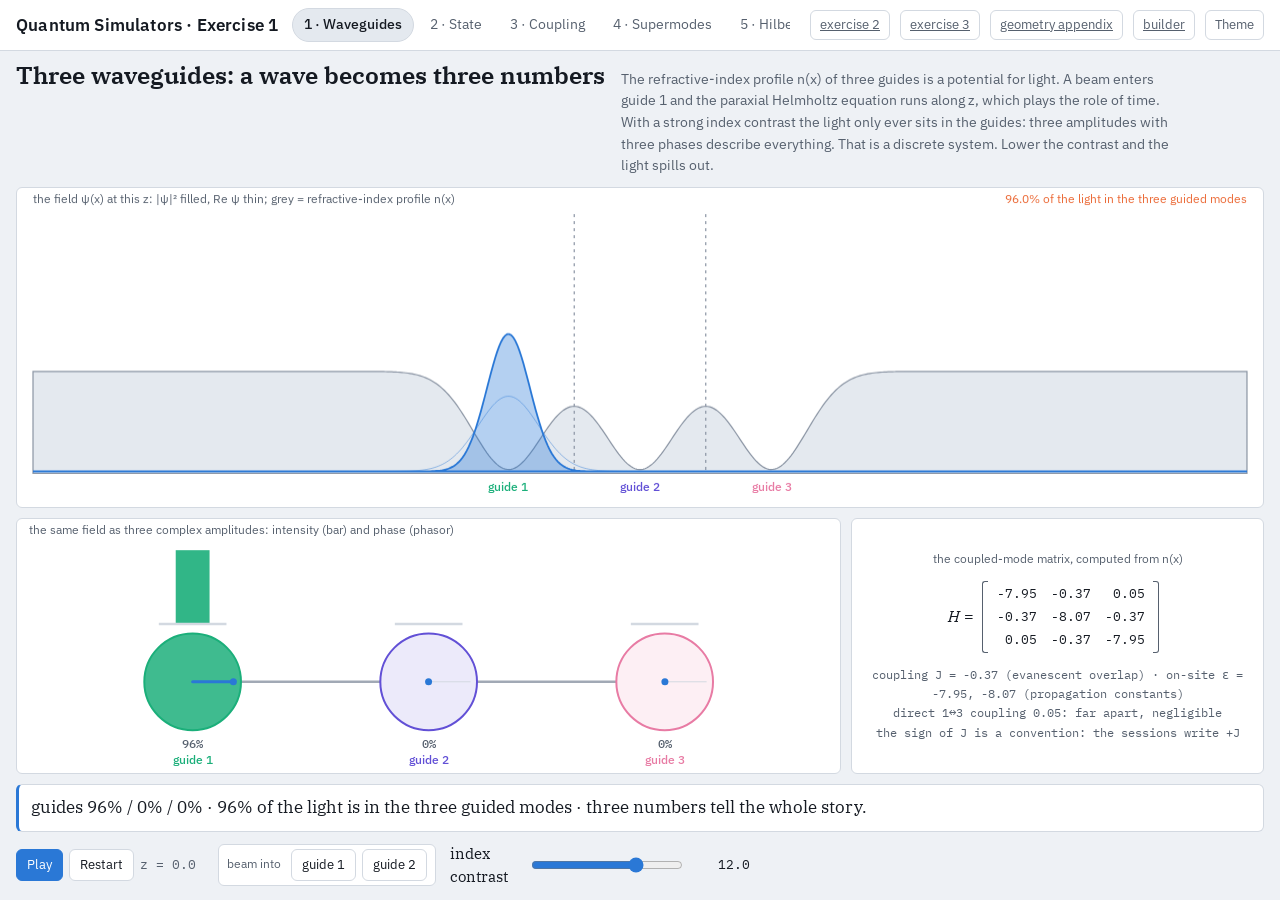
==== commit 69cc2804: "Hamiltonian builder: plug couplings into a matrix, in real space and in k-space New page app/builder" ====
--- a/app/index.html
+++ b/app/index.html
@@ -19,6 +19,7 @@
     <a class="theme-btn" href="exercise2.html" title="Exercise 2: Runge–Kutta, the quantum walk, Bloch oscillations, the SSH chain">exercise 2</a>
     <a class="theme-btn" href="exercise3.html" title="Exercise 3: k-space, the Zak phase, the on-site potential">exercise 3</a>
     <a class="theme-btn" href="chapters.html" title="The Hilbert-space geometry chapters">geometry appendix</a>
+    <a class="theme-btn" href="builder.html" title="Hamiltonian builder: plug couplings into a matrix, in real space and in k-space">builder</a>
     <button class="theme-btn" id="theme-btn" type="button" title="Switch between light and dark">Theme</button>
   </header>
   <main class="lect-main">
--- a/app/css/style.css
+++ b/app/css/style.css
@@ -17,6 +17,7 @@
   --pos: #e34948;
   --neg: #2a78d6;
   --neutral: #eceef1;
+  --k1: #6250d6; --k2: #008300; --k3: #e87ba4; --k4: #eda100; --e1: #1baf7a; --e2: #e34948; --k-ink: #ffffff; --k4-ink: #0b0b0b;
   --font-ui: 'IBM Plex Sans', system-ui, -apple-system, 'Segoe UI', sans-serif;
   --font-math: 'IBM Plex Serif', Georgia, 'Times New Roman', serif;
   --font-mono: 'IBM Plex Mono', ui-monospace, SFMono-Regular, Menlo, monospace;
@@ -27,6 +28,7 @@
     --bg: #0e1218; --surface: #161b23; --surface-2: #212833; --fg: #e6eaf0; --fg-2: #9aa5b4; --line: #2b333f; --grid: #222a35;
     --accent: #3987e5; --psi: #3987e5; --hpsi: #e8702f; --v1: #22b985; --v2: #9085e9; --v3: #e46a9a; --axis: #76818f;
     --pos: #e66767; --neg: #3987e5; --neutral: #2a313c;
+    --k1: #9085e9; --k2: #0ca30c; --k3: #d55181; --k4: #c98500; --e1: #199e70; --e2: #e66767; --k4-ink: #ffffff;
     color-scheme: dark;
   }
 }
@@ -34,6 +36,7 @@
   --bg: #0e1218; --surface: #161b23; --surface-2: #212833; --fg: #e6eaf0; --fg-2: #9aa5b4; --line: #2b333f; --grid: #222a35;
   --accent: #3987e5; --psi: #3987e5; --hpsi: #e8702f; --v1: #22b985; --v2: #9085e9; --v3: #e46a9a; --axis: #76818f;
   --pos: #e66767; --neg: #3987e5; --neutral: #2a313c;
+  --k1: #9085e9; --k2: #0ca30c; --k3: #d55181; --k4: #c98500; --e1: #199e70; --e2: #e66767; --k4-ink: #ffffff;
   color-scheme: dark;
 }
 * { box-sizing: border-box; }
@@ -157,7 +160,8 @@
 
 /* ---------- Exercise 1: one instrument, six acts ---------- */
 .lect .top h1 { white-space: nowrap; }
-.acts { display: flex; gap: 4px; margin-left: 10px; overflow-x: auto; min-width: 0; flex: 0 1 auto; }
+.lect .top { gap: 10px; }
+.acts { display: flex; gap: 4px; margin-left: 4px; overflow-x: auto; min-width: 0; flex: 0 1 auto; }
 .acts a { text-decoration: none; color: var(--fg-2); padding: 5px 11px; border-radius: 999px; font-size: 14px; white-space: nowrap; border: 1px solid transparent; }
 .acts a:hover { color: var(--fg); background: var(--surface-2); }
 .acts a.active { color: var(--fg); background: var(--surface-2); border-color: var(--line); font-weight: 500; }
@@ -198,6 +202,69 @@
 .stage-grid[data-act="task3"] { grid-template-columns: minmax(0, 1.2fr) minmax(280px, 1fr); grid-template-rows: minmax(0, 1fr) minmax(0, 1fr); grid-template-areas: "eig zakd" "state zakd"; }
 #pane-cell { grid-area: cell; } #pane-eqs { grid-area: eqs; } #pane-plane { grid-area: plane; } #pane-phi { grid-area: phi; } #pane-steps { grid-area: steps; }
 #pane-berry { grid-area: berry; } #pane-ov { grid-area: ov; } #pane-num { grid-area: num; } #pane-zakd { grid-area: zakd; }
+/* Hamiltonian builder: palette | matrix | chain, eigenvalues, eigenvectors; in k-space H(k) | bands, h(k) */
+.stage-grid[data-act="matrix"] { grid-template-columns: 264px minmax(0, 0.95fr) minmax(0, 1.05fr); grid-template-rows: minmax(0, 1.05fr) minmax(0, 0.9fr) minmax(0, 1.05fr); grid-template-areas: "pal mat chain" "pal mat eig" "pal mat vec"; }
+.stage-grid[data-act="hk"] { grid-template-columns: 264px minmax(0, 1.05fr) minmax(0, 0.95fr); grid-template-rows: repeat(4, minmax(0, 1fr)); grid-template-areas: "pal hk band" "pal hk band" "pal hk plane" "pal chain plane"; }
+.stage-grid[data-act="hk"][data-plane="0"] { grid-template-areas: "pal hk band" "pal hk band" "pal hk band" "pal chain band"; }
+#pane-pal { grid-area: pal; } #pane-mat { grid-area: mat; } #pane-hk { grid-area: hk; }
+#pane-mat canvas, #pane-chain canvas { touch-action: manipulation; }
+.pal { padding: 10px 12px 12px; overflow: auto; font-size: 13px; line-height: 1.45; }
+.pal-h { font-size: 11px; letter-spacing: 0.07em; text-transform: uppercase; color: var(--fg-2); margin: 10px 0 5px; }
+.pal-h:first-child { margin-top: 0; }
+.pal p { margin: 0 0 8px; color: var(--fg-2); font-size: 12.5px; }
+.brush { display: grid; grid-template-columns: 4.3em minmax(0, 1fr) 3.3em; align-items: center; gap: 3px 8px; margin: 0 0 5px; }
+.brush output { font-family: var(--font-mono); font-size: 12.5px; text-align: right; font-variant-numeric: tabular-nums; }
+.brush .num { width: 100%; min-width: 0; border: 1px solid transparent; border-radius: 4px; background: transparent; padding: 2px 3px; font: 12.5px var(--font-mono); text-align: right; font-variant-numeric: tabular-nums; }
+.brush .num:hover { border-color: var(--line); }
+.brush .num:focus { border-color: var(--accent); background: var(--surface); outline: none; }
+.brush .phase-l { grid-column: 1; text-align: right; font-family: var(--font-math); font-style: italic; color: var(--fg-2); padding-right: 4px; }
+.chip { display: inline-flex; align-items: center; gap: 6px; min-height: 28px; padding: 2px 9px 2px 6px; border: 1px solid var(--line); border-radius: 999px; background: var(--surface); color: var(--fg); font: 500 15px/1 var(--font-math); cursor: pointer; white-space: nowrap; }
+.chip:hover { border-color: var(--fg-2); }
+.chip[aria-pressed="true"] { border-color: var(--fg); box-shadow: 0 0 0 1px var(--fg); background: var(--surface-2); }
+.chip .sw { width: 14px; height: 14px; border-radius: 3px; flex: none; }
+.chip .sw.dot { border-radius: 50%; }
+.chip .sw.none { background: transparent; border: 1.5px dashed var(--fg-2); }
+.chip.plain { font: 500 13px/1 var(--font-ui); }
+.seg { display: grid; grid-template-columns: 1fr 1fr; gap: 0; border: 1px solid var(--line); border-radius: var(--radius); overflow: hidden; }
+.seg button { border: 0; background: var(--surface); padding: 6px 4px; font-size: 12.5px; cursor: pointer; color: var(--fg-2); }
+.seg button + button { border-left: 1px solid var(--line); }
+.seg button[aria-pressed="true"] { background: var(--surface-2); color: var(--fg); font-weight: 600; }
+.pal .ctl-toggle { margin-top: 10px; font-size: 12.5px; }
+.pal-status { margin: 0 0 10px !important; padding: 7px 9px; border-left: 3px solid var(--accent); background: var(--surface-2); border-radius: 4px; color: var(--fg) !important; min-height: 4.6em; }
+.btn[aria-pressed="true"] { background: var(--surface-2); border-color: var(--fg-2); font-weight: 600; }
+.hk { font-family: var(--font-ui); font-size: 13px; line-height: 1.5; }
+.hk .hk-row { display: flex; flex-wrap: wrap; gap: 5px; align-items: center; margin: 0 0 8px; }
+.hk .hk-row .btn { padding: 3px 8px; }
+.hk .t.why { margin-top: 10px; color: var(--fg-2); font-size: 12px; }
+.hk .hk-row .lab { color: var(--fg-2); font-size: 12px; margin-right: 2px; }
+.hk-wrap { display: flex; align-items: stretch; gap: 0; margin: 0 0 10px; }
+.hk-wrap .mat-br { width: 8px; }
+.hk-label { font: 600 18px var(--font-math); align-self: center; margin-right: 8px; white-space: nowrap; }
+.hk-grid { display: grid; gap: 6px; flex: 1; min-width: 0; padding: 4px 6px; }
+.hk-grid .hd { font: 600 13px var(--font-mono); color: var(--fg-2); text-align: center; align-self: center; }
+.hk-cell { display: flex; flex-wrap: wrap; gap: 4px; align-items: center; justify-content: center; min-height: 38px; padding: 4px; border: 1px dashed var(--line); border-radius: var(--radius); background: var(--surface); cursor: pointer; font: 14px var(--font-math); color: var(--fg-2); }
+.hk-cell:hover { border-color: var(--fg-2); border-style: solid; }
+.hk-cell.diag { background: var(--surface-2); }
+.term { display: inline-flex; align-items: center; gap: 4px; padding: 1px 3px 1px 5px; border-radius: 999px; border: 1px solid var(--line); background: var(--surface); color: var(--fg); font: 14px/1.2 var(--font-math); white-space: nowrap; }
+.term-x { border: 0; background: transparent; color: var(--fg-2); font: 14px/1 var(--font-ui); width: 18px; height: 18px; border-radius: 50%; padding: 0; cursor: pointer; }
+.term-x:hover { background: var(--surface-2); color: var(--fg); }
+.term .sw { width: 10px; height: 10px; border-radius: 2px; flex: none; }
+.term .sw.dot { border-radius: 50%; }
+.hk table { border-collapse: collapse; font-family: var(--font-mono); font-size: 12.5px; margin: 4px 0 0; }
+.hk th { text-align: left; font: 500 11px var(--font-ui); color: var(--fg-2); padding: 2px 14px 2px 0; }
+.hk td { padding: 2px 14px 2px 0; }
+.builder .caption { font-size: 15.5px; min-height: 2.2em; padding: 8px 12px; }
+.builder .lect-head h2 { font-size: 22px; }
+.sel { font: inherit; font-size: 13px; padding: 4px 8px; border: 1px solid var(--line); border-radius: var(--radius); background: var(--surface); color: var(--fg); cursor: pointer; max-width: 100%; }
+.sel:hover { border-color: var(--fg-2); }
+.pane-btn { position: absolute; top: 4px; right: 6px; z-index: 2; font: 12px var(--font-ui); padding: 2px 8px; border: 1px solid var(--line); border-radius: 999px; background: var(--surface); color: var(--fg-2); cursor: pointer; }
+.pane-btn:hover { color: var(--fg); border-color: var(--fg-2); }
+.pane-btn[aria-pressed="true"] { background: var(--surface-2); color: var(--fg); border-color: var(--fg-2); font-weight: 600; }
+.code-dialog { border: 1px solid var(--line); border-radius: 10px; background: var(--surface); color: var(--fg); padding: 0; width: min(760px, calc(100vw - 32px)); max-height: calc(100vh - 48px); }
+.code-dialog::backdrop { background: rgba(0, 0, 0, 0.4); }
+.code-head { display: flex; align-items: center; gap: 8px; padding: 10px 14px; border-bottom: 1px solid var(--line); }
+.code-head .spacer { flex: 1; }
+.code-dialog pre { margin: 0; padding: 14px; overflow: auto; max-height: calc(100vh - 150px); font: 12.5px/1.6 var(--font-mono); }
 #pane-cont { grid-area: cont; } #pane-chain { grid-area: chain; } #pane-modes { grid-area: modes; } #pane-trace { grid-area: trace; } #pane-matrix { grid-area: matrix; } #pane-3d { grid-area: d3; }
 .pane { position: relative; min-height: 0; background: var(--surface); border: 1px solid var(--line); border-radius: var(--radius); overflow: hidden; }
 .pane canvas { position: absolute; inset: 0; width: 100%; height: 100%; display: block; }
@@ -222,5 +289,8 @@
   .pane { min-height: 220px; }
   #pane-cont, #pane-chain, #pane-modes, #pane-trace, #pane-matrix, #pane-eig, #pane-prop, #pane-vec, #pane-norm, #pane-band, #pane-state, #pane-far, #pane-dial, #pane-rk, #pane-sketch, #pane-cell, #pane-eqs, #pane-plane, #pane-phi, #pane-steps, #pane-berry, #pane-ov, #pane-num, #pane-zakd { grid-area: auto; }
   #pane-3d { grid-area: auto; height: 260px; }
+  #pane-pal, #pane-mat, #pane-hk { grid-area: auto; }
+  #pane-mat { min-height: min(92vw, 520px); }
+  .pal { overflow: visible; }
   .stage-grid[data-act="ssh"] #pane-chain { order: 9; }
 }
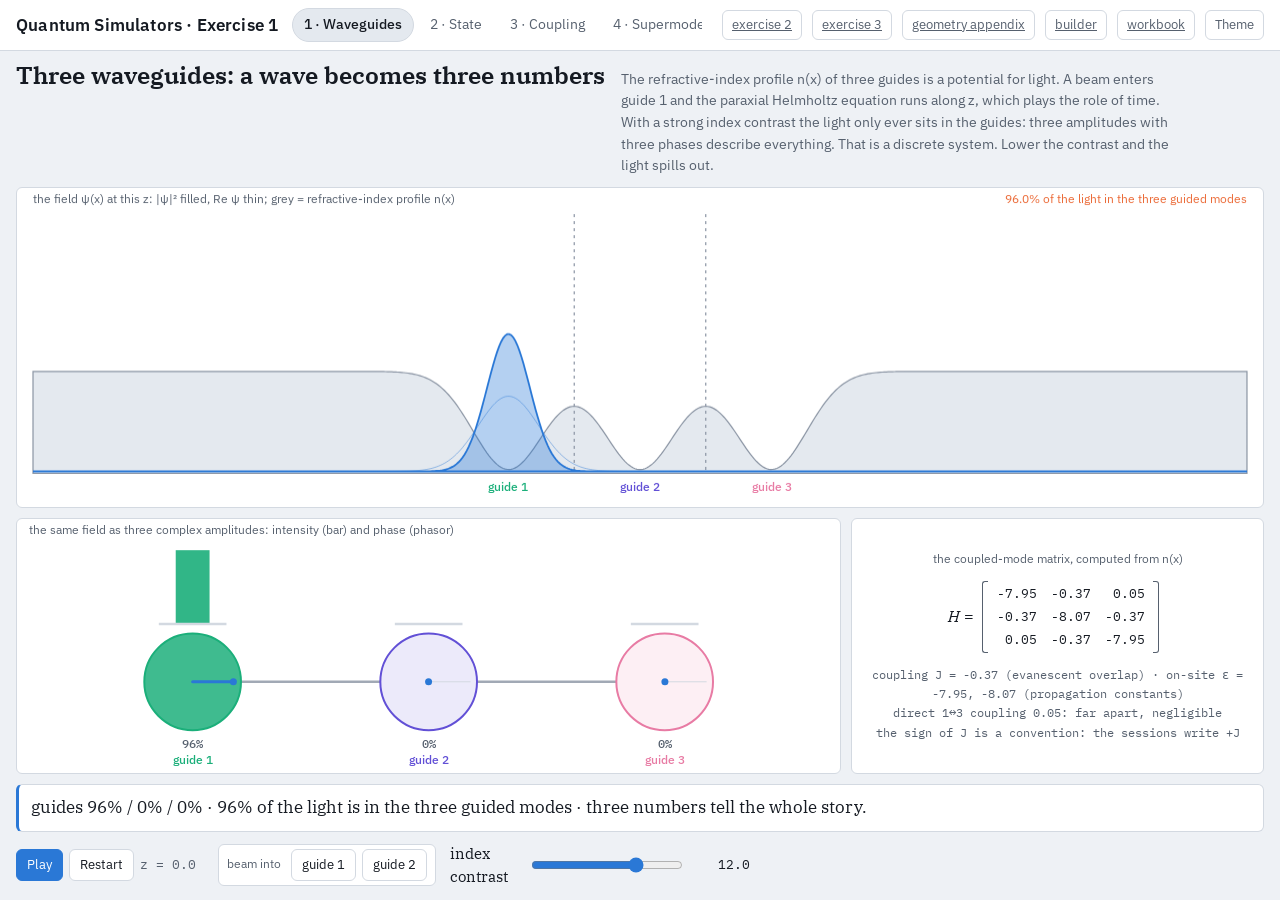
==== commit 0da44beb: "Workbook page: Zak phase by hand and in code, Thouless pump, Chern number app/workbook.html with fou" ====
--- a/app/index.html
+++ b/app/index.html
@@ -20,6 +20,7 @@
     <a class="theme-btn" href="exercise3.html" title="Exercise 3: k-space, the Zak phase, the on-site potential">exercise 3</a>
     <a class="theme-btn" href="chapters.html" title="The Hilbert-space geometry chapters">geometry appendix</a>
     <a class="theme-btn" href="builder.html" title="Hamiltonian builder: plug couplings into a matrix, in real space and in k-space">builder</a>
+    <a class="theme-btn" href="workbook.html" title="Workbook: calculate the Zak phase, the Thouless pump and its Chern number yourself">workbook</a>
     <button class="theme-btn" id="theme-btn" type="button" title="Switch between light and dark">Theme</button>
   </header>
   <main class="lect-main">
--- a/app/css/style.css
+++ b/app/css/style.css
@@ -287,10 +287,99 @@
   .stage-grid { height: auto; }
   .stage-grid[data-act], .stage-grid[data-act][data-inset] { grid-template-columns: minmax(0, 1fr); grid-template-areas: none; grid-template-rows: none; }
   .pane { min-height: 220px; }
-  #pane-cont, #pane-chain, #pane-modes, #pane-trace, #pane-matrix, #pane-eig, #pane-prop, #pane-vec, #pane-norm, #pane-band, #pane-state, #pane-far, #pane-dial, #pane-rk, #pane-sketch, #pane-cell, #pane-eqs, #pane-plane, #pane-phi, #pane-steps, #pane-berry, #pane-ov, #pane-num, #pane-zakd { grid-area: auto; }
+  #pane-cont, #pane-chain, #pane-modes, #pane-trace, #pane-matrix, #pane-eig, #pane-prop, #pane-vec, #pane-norm, #pane-band, #pane-state, #pane-far, #pane-dial, #pane-rk, #pane-sketch, #pane-cell, #pane-eqs, #pane-plane, #pane-phi, #pane-steps, #pane-berry, #pane-ov, #pane-num, #pane-zakd, #pane-wa, #pane-wb, #pane-wc, #pane-wd, #pane-wcircle, #pane-wturn, #pane-wconv, #pane-wpos, #pane-wcycle, #pane-wbands, #pane-wlevels, #pane-wlight, #pane-wshift, #pane-wmap, #pane-wgamma, #pane-wloops { grid-area: auto; }
   #pane-3d { grid-area: auto; height: 260px; }
   #pane-pal, #pane-mat, #pane-hk { grid-area: auto; }
   #pane-mat { min-height: min(92vw, 520px); }
   .pal { overflow: visible; }
   .stage-grid[data-act="ssh"] #pane-chain { order: 9; }
 }
+
+/* ---------- Workbook: Zak phase and Thouless pump ---------- */
+/* steps with their fields on the left, the figures that belong to them on the right */
+/* (only on wide screens: this block comes after the phone rules of the other pages and would win over them) */
+@media (min-width: 981px) {
+  .stage-grid[data-act="hand"] { grid-template-columns: minmax(420px, 1.2fr) minmax(0, 1fr); grid-template-rows: minmax(0, 1.25fr) minmax(0, 0.75fr); grid-template-areas: "wa wcircle" "wa wturn"; }
+  .stage-grid[data-act="code"] { grid-template-columns: minmax(420px, 1.2fr) minmax(0, 1fr); grid-template-rows: minmax(0, 1.25fr) minmax(0, 0.75fr); grid-template-areas: "wb wconv" "wb wpos"; }
+  .stage-grid[data-act="pump"] { grid-template-columns: minmax(360px, 1.45fr) repeat(3, minmax(0, 1fr)); grid-template-rows: minmax(0, 1fr) minmax(0, 1fr); grid-template-areas: "wc wcycle wbands wlevels" "wc wlight wlight wshift"; }
+  .stage-grid[data-act="chern"] { grid-template-columns: minmax(400px, 1.25fr) minmax(0, 1.05fr) minmax(0, 0.95fr); grid-template-rows: minmax(0, 1fr) minmax(0, 1fr); grid-template-areas: "wd wmap wgamma" "wd wmap wloops"; }
+  #pane-wa { grid-area: wa; } #pane-wb { grid-area: wb; } #pane-wc { grid-area: wc; } #pane-wd { grid-area: wd; }
+  #pane-wcircle { grid-area: wcircle; } #pane-wturn { grid-area: wturn; } #pane-wconv { grid-area: wconv; } #pane-wpos { grid-area: wpos; }
+  #pane-wcycle { grid-area: wcycle; } #pane-wbands { grid-area: wbands; } #pane-wlevels { grid-area: wlevels; } #pane-wlight { grid-area: wlight; } #pane-wshift { grid-area: wshift; }
+  #pane-wmap { grid-area: wmap; } #pane-wgamma { grid-area: wgamma; } #pane-wloops { grid-area: wloops; }
+}
+.workbook .lect-head p { max-width: none; flex: 1 1 520px; }
+.workbook .lect-head h2 { font-size: 22px; }
+.workbook .caption { font-size: 15px; min-height: 2.2em; padding: 8px 12px; }
+.workbook .controls-bar .spacer { flex: 1; }
+.workbook a.btn { text-decoration: none; display: inline-block; }
+.workbook .controls-bar .ctl-slider { min-width: 170px; flex: 0 1 215px; grid-template-columns: auto minmax(0, 1fr) 2.4em; }
+.workbook .controls-bar .ctl-slider.wb-short { min-width: 130px; flex: 0 1 160px; }
+.workbook .controls-bar .time { min-width: 7ch; }
+/* the header: the long title only where it fits beside the tabs, the tabs in their own row where they do not fit */
+@media (min-width: 1251px) and (max-width: 1520px) { .workbook .wb-long { display: none; } }
+@media (max-width: 1250px) { .workbook .top { flex-wrap: wrap; row-gap: 6px; } .workbook .acts { order: 3; flex-basis: 100%; margin-left: 0; } }
+.wb-steps { overflow: auto; padding: 10px 14px 18px; font-size: 13.5px; line-height: 1.5; }
+.wb-steps .m { font-family: var(--font-math); font-size: 14.5px; white-space: nowrap; }
+.wb-steps code { font-family: var(--font-mono); font-size: 12.5px; }
+.wb-steps p { margin: 0 0 7px; max-width: 76ch; }
+.wb-intro { color: var(--fg-2); }
+.wb-small { color: var(--fg-2); font-size: 12.5px; }
+.wb-conv { margin: 0 0 8px; padding: 6px 10px; border: 1px solid var(--line); border-radius: var(--radius); background: var(--surface-2); font-size: 12.5px; }
+.wb-conv summary { cursor: pointer; font-weight: 600; font-size: 13px; }
+.wb-conv ul { margin: 6px 0 2px; padding-left: 18px; }
+.wb-conv li { margin: 0 0 3px; max-width: 80ch; }
+.wb-conv .m { font-size: 13.5px; }
+.wb-downloads { display: flex; flex-wrap: wrap; gap: 6px; align-items: center; margin: 0 0 8px; }
+.wb-downloads .lab { color: var(--fg-2); font-size: 12.5px; }
+.wb-step { border-top: 1px solid var(--line); padding: 10px 0 8px; }
+.wb-step h3 { font: 600 16px/1.3 var(--font-math); margin: 0 0 5px; }
+.wb-step h3 .tag { font: 600 12px/1 var(--font-mono); color: #fff; background: var(--accent); border-radius: 4px; padding: 3px 6px; margin-right: 8px; vertical-align: 2px; }
+.wb-row { display: flex; flex-wrap: wrap; align-items: flex-start; gap: 6px 16px; padding: 4px 0; }
+.wb-row.worked { padding: 5px 8px; margin: 2px 0; border-left: 3px solid var(--fg-2); background: var(--surface-2); border-radius: 4px; }
+.wb-k { flex: 0 0 auto; min-width: 5.2em; font-family: var(--font-math); font-size: 14.5px; padding-top: 5px; white-space: nowrap; }
+.wb-row.worked .wb-k { padding-top: 0; }
+.wb-k small { display: block; font: 11px var(--font-ui); color: var(--fg-2); }
+.wb-given { font-family: var(--font-math); font-size: 14px; padding-top: 5px; max-width: 60ch; }
+.wb-row.worked .wb-given { padding-top: 0; font-variant-numeric: tabular-nums; }
+.wb-case { padding: 4px 0 2px; border-top: 1px dashed var(--line); }
+.wb-f { display: inline-flex; flex-direction: column; gap: 2px; min-width: 0; max-width: 100%; }
+.wb-line { display: inline-flex; flex-wrap: wrap; align-items: center; gap: 4px 5px; }
+.wb-f .lab { font-family: var(--font-math); font-size: 14.5px; }
+.wb-f .part { font: 500 11px var(--font-ui); color: var(--fg-2); margin-left: 2px; }
+.wb-f .unit { font-family: var(--font-math); font-size: 14.5px; color: var(--fg-2); }
+.wb-in { width: 5.9em; min-width: 0; font: 13.5px var(--font-mono); font-variant-numeric: tabular-nums; text-align: right; padding: 4px 6px; color: var(--fg); background: var(--surface); border: 1px solid var(--axis); border-radius: 4px; }
+.wb-in.wide { width: 7.4em; }
+.wb-in:focus { outline: 2px solid var(--accent); outline-offset: 1px; border-color: var(--accent); }
+.wb-mark { display: inline-block; min-width: 1.1em; font: 700 15px/1 var(--font-ui); text-align: center; }
+.wb-msg { font-size: 12.5px; line-height: 1.4; max-width: 46ch; padding: 1px 0 3px; }
+.wb-f[data-state="ok"] .wb-in { border-color: var(--v1); background: color-mix(in srgb, var(--v1) 12%, var(--surface)); }
+.wb-f[data-state="ok"] .wb-mark { color: var(--v1); }
+.wb-f[data-state="wrong"] .wb-in { border-color: var(--pos); background: color-mix(in srgb, var(--pos) 8%, var(--surface)); }
+.wb-f[data-state="wrong"] .wb-mark, .wb-f[data-state="wrong"] .wb-msg { color: var(--pos); }
+.wb-f[data-state="unreadable"] .wb-in, .wb-f[data-state="other-phase"] .wb-in { border-color: var(--hpsi); background: color-mix(in srgb, var(--hpsi) 8%, var(--surface)); }
+.wb-f[data-state="unreadable"] .wb-mark, .wb-f[data-state="unreadable"] .wb-msg, .wb-f[data-state="other-phase"] .wb-mark, .wb-f[data-state="other-phase"] .wb-msg { color: var(--hpsi); }
+.wb-f[data-state="empty"] .wb-msg { color: var(--fg-2); }
+.wb-opt[aria-pressed="true"] { background: var(--surface-2); border-color: var(--fg); box-shadow: 0 0 0 1px var(--fg); font-weight: 600; }
+.wb-choice[data-state="ok"] .wb-opt[aria-pressed="true"] { border-color: var(--v1); box-shadow: 0 0 0 1px var(--v1); }
+.wb-choice[data-state="wrong"] .wb-opt[aria-pressed="true"] { border-color: var(--pos); box-shadow: 0 0 0 1px var(--pos); }
+.wb-pred { align-self: center; font-size: 12.5px; color: var(--fg-2); max-width: 44ch; }
+.wb-done { margin: 6px 0 4px !important; padding: 6px 10px; border-left: 3px solid var(--v1); background: color-mix(in srgb, var(--v1) 9%, var(--surface)); border-radius: 4px; }
+.wb-formula-btn { margin-top: 4px; font-size: 12.5px; padding: 3px 9px; color: var(--fg-2); }
+.wb-formula { margin: 6px 0 2px; padding: 6px 10px; border-left: 3px solid var(--accent); background: var(--surface-2); border-radius: 4px; overflow-x: auto; }
+.wb-formula code { display: block; white-space: pre-wrap; line-height: 1.7; }
+.wb-formula .note { display: block; font-size: 12px; color: var(--fg-2); margin-top: 3px; }
+@media (max-width: 980px) {
+  .workbook .pane.wb-steps { min-height: 0; overflow: visible; }
+  .workbook .pane:not(.wb-steps) { min-height: 270px; }
+  .workbook #pane-wmap { min-height: 340px; }
+  .wb-in { font-size: 16px; width: 6.4em; }
+  .wb-in.wide { width: 7.6em; }
+  .wb-row { flex-direction: column; gap: 6px; }
+  .wb-k { min-width: 0; padding-top: 2px; font-weight: 600; }
+  .wb-given { padding-top: 0; }
+  .wb-msg { max-width: none; }
+  .wb-steps .m { white-space: normal; }
+  .workbook .acts { flex-wrap: wrap; overflow-x: visible; }
+  .workbook .controls-bar .spacer { display: none; }
+}
